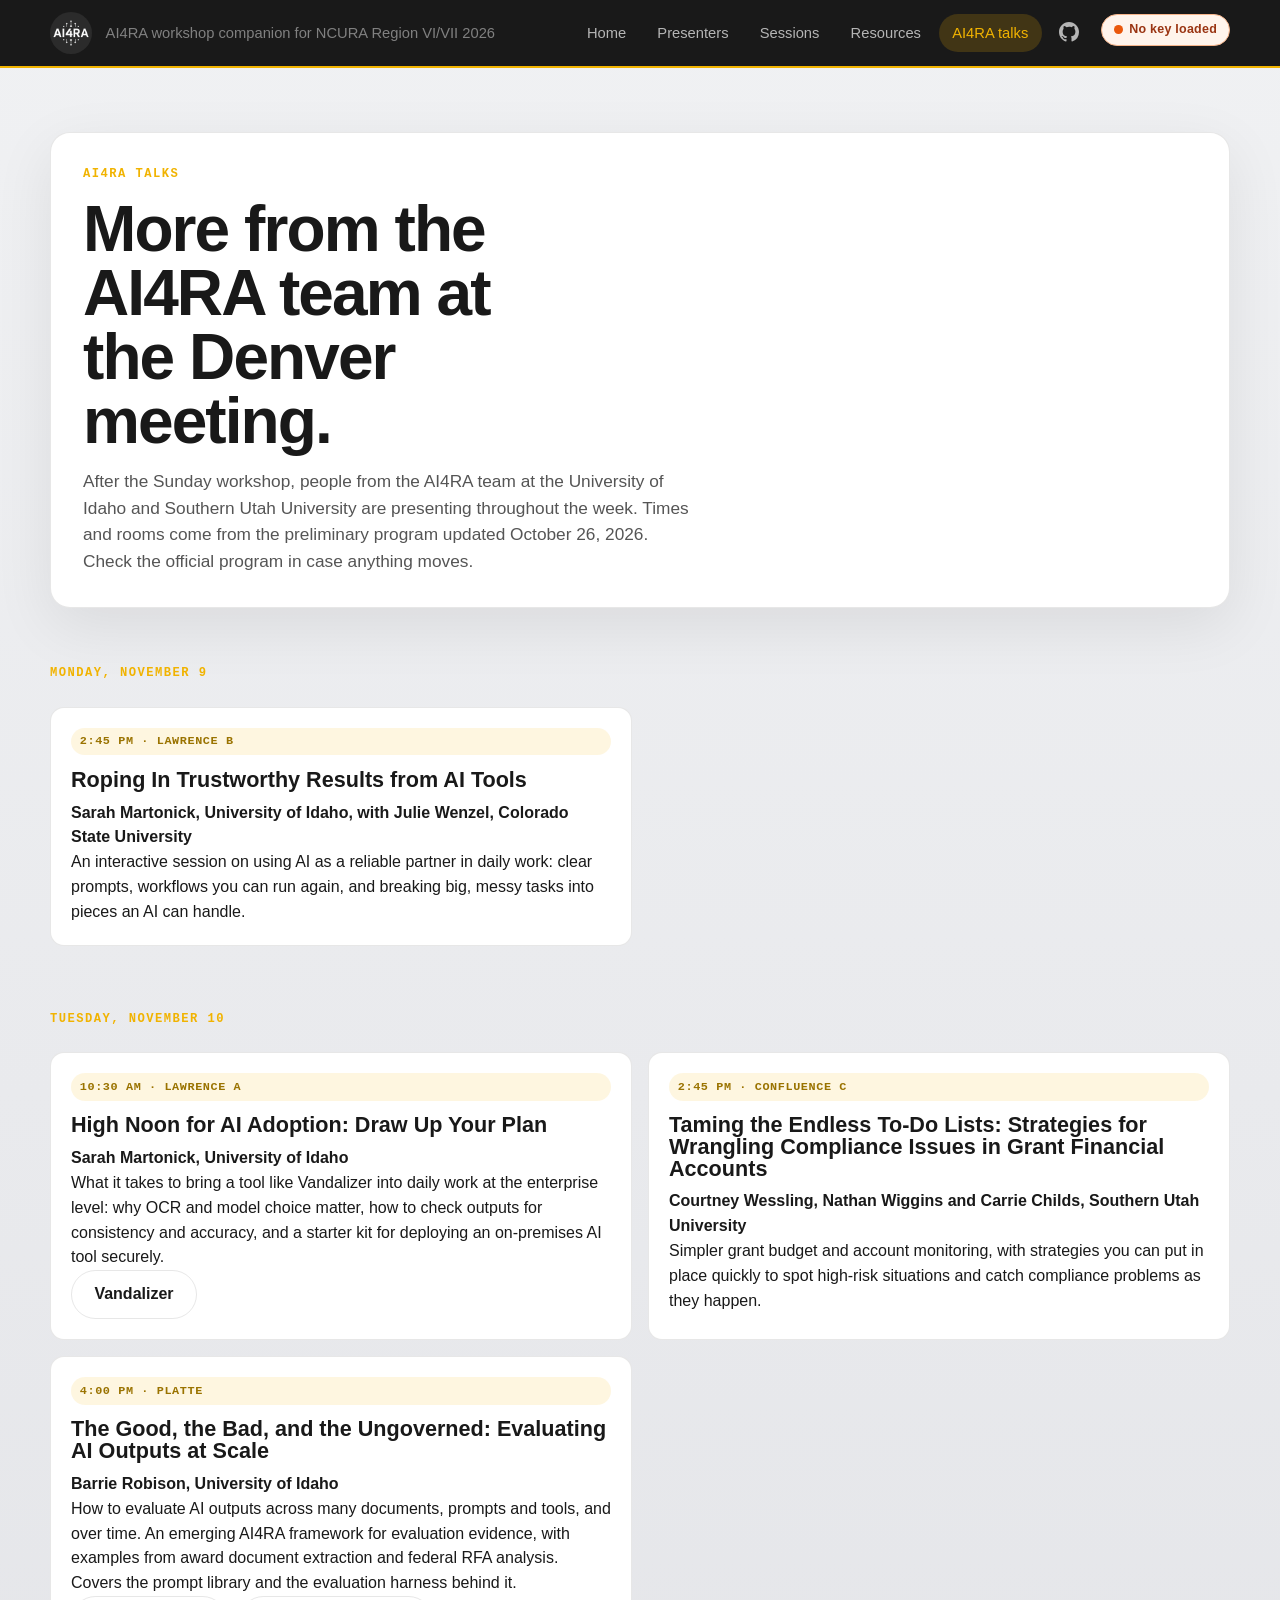
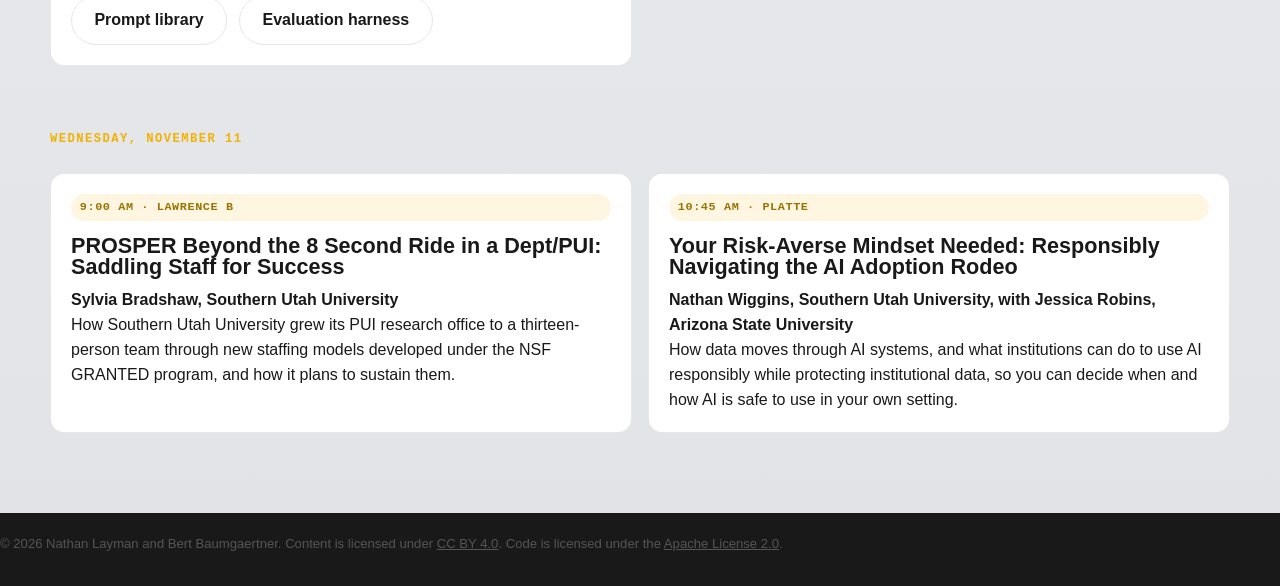
==== docs/ai4ra-talks.html @ 6ab6a3f7 "AI4RA talks tab, prompt library pitch, UDM repo link, forum link fix - New AI4RA talks page in the s" ====
<!DOCTYPE html>
<html lang="en">
  <head>
    <meta charset="UTF-8" />
    <meta name="viewport" content="width=device-width, initial-scale=1.0" />
    <meta name="theme-color" content="#191919" />
    <title>AI4RA Talks | AI4RA Workshop</title>
    <meta name="description" content="Other AI4RA team sessions at the NCURA Region VI/VII 2026 meeting in Denver." />
    <link rel="stylesheet" href="styles.css" />
  </head>
  <body>
    <div class="page-frame">
      <header class="site-header">
        <div class="shell">
          <div class="brand-lockup">
            <a class="brand-home" href="index.html">
              <img class="brand-logo" src="img/logos/ai4ra-logo.png" alt="AI4RA logo" />
              <span class="brand-line">AI4RA workshop companion for NCURA Region VI/VII 2026</span>
            </a>
          </div>
          <nav aria-label="Primary">
            <ul class="nav-list">
              <li><a class="nav-link" href="index.html">Home</a></li>
              <li><a class="nav-link" href="presenters.html">Presenters</a></li>
              <li><a class="nav-link" href="course-content.html">Sessions</a></li>
              <li><a class="nav-link" href="resources.html">Resources</a></li>
              <li><a class="nav-link is-active" href="ai4ra-talks.html">AI4RA talks</a></li>
              <li><a class="nav-link" href="https://github.com/ui-insight/NCURARegionalWorkshop2026" target="_blank" aria-label="GitHub repository"><svg height="20" width="20" viewBox="0 0 16 16" fill="currentColor" style="vertical-align:middle;"><path d="M8 0C3.58 0 0 3.58 0 8c0 3.54 2.29 6.53 5.47 7.59.4.07.55-.17.55-.38 0-.19-.01-.82-.01-1.49-2.01.37-2.53-.49-2.69-.94-.09-.23-.48-.94-.82-1.13-.28-.15-.68-.52-.01-.53.63-.01 1.08.58 1.23.82.72 1.21 1.87.87 2.33.66.07-.52.28-.87.51-1.07-1.78-.2-3.64-.89-3.64-3.95 0-.87.31-1.59.82-2.15-.08-.2-.36-1.02.08-2.12 0 0 .67-.21 2.2.82a7.63 7.63 0 0 1 2-.27c.68 0 1.36.09 2 .27 1.53-1.04 2.2-.82 2.2-.82.44 1.1.16 1.92.08 2.12.51.56.82 1.27.82 2.15 0 3.07-1.87 3.75-3.65 3.95.29.25.54.73.54 1.48 0 1.07-.01 1.93-.01 2.2 0 .21.15.46.55.38A8.01 8.01 0 0 0 16 8c0-4.42-3.58-8-8-8z"/></svg></a></li>
            </ul>
          </nav>
        </div>
      </header>

      <main>
        <section class="page-intro reveal">
          <div class="page-intro-panel">
            <p class="eyebrow">AI4RA talks</p>
            <h1>More from the AI4RA team at the Denver meeting.</h1>
            <p class="section-copy">
              After the Sunday workshop, people from the AI4RA team at the
              University of Idaho and Southern Utah University are presenting
              throughout the week. Times and rooms come from the preliminary
              program updated October 26, 2026. Check the official program
              in case anything moves.
            </p>
          </div>
        </section>

        <section class="content-block reveal">
          <p class="eyebrow">Monday, November 9</p>
          <div class="compact-grid">
            <article class="content-card">
              <span class="tag">2:45 PM &middot; Lawrence B</span>
              <h3>Roping In Trustworthy Results from AI Tools</h3>
              <p><strong>Sarah Martonick, University of Idaho, with Julie Wenzel, Colorado State University</strong></p>
              <p>An interactive session on using AI as a reliable partner in daily work: clear prompts, workflows you can run again, and breaking big, messy tasks into pieces an AI can handle.</p>
            </article>
          </div>
        </section>

        <section class="content-block reveal">
          <p class="eyebrow">Tuesday, November 10</p>
          <div class="compact-grid">
            <article class="content-card">
              <span class="tag">10:30 AM &middot; Lawrence A</span>
              <h3>High Noon for AI Adoption: Draw Up Your Plan</h3>
              <p><strong>Sarah Martonick, University of Idaho</strong></p>
              <p>What it takes to bring a tool like Vandalizer into daily work at the enterprise level: why OCR and model choice matter, how to check outputs for consistency and accuracy, and a starter kit for deploying an on-premises AI tool securely.</p>
              <div class="card-actions">
                <a class="button-secondary" href="https://github.com/ui-insight/vandalizer" target="_blank">Vandalizer</a>
              </div>
            </article>
            <article class="content-card">
              <span class="tag">2:45 PM &middot; Confluence C</span>
              <h3>Taming the Endless To-Do Lists: Strategies for Wrangling Compliance Issues in Grant Financial Accounts</h3>
              <p><strong>Courtney Wessling, Nathan Wiggins and Carrie Childs, Southern Utah University</strong></p>
              <p>Simpler grant budget and account monitoring, with strategies you can put in place quickly to spot high-risk situations and catch compliance problems as they happen.</p>
            </article>
            <article class="content-card">
              <span class="tag">4:00 PM &middot; Platte</span>
              <h3>The Good, the Bad, and the Ungoverned: Evaluating AI Outputs at Scale</h3>
              <p><strong>Barrie Robison, University of Idaho</strong></p>
              <p>How to evaluate AI outputs across many documents, prompts and tools, and over time. An emerging AI4RA framework for evaluation evidence, with examples from award document extraction and federal RFA analysis. Covers the prompt library and the evaluation harness behind it.</p>
              <div class="card-actions">
                <a class="button-secondary" href="https://ai4ra.github.io/prompt-library/" target="_blank">Prompt library</a>
                <a class="button-secondary" href="https://github.com/AI4RA/evaluation-harness" target="_blank">Evaluation harness</a>
              </div>
            </article>
          </div>
        </section>

        <section class="content-block reveal">
          <p class="eyebrow">Wednesday, November 11</p>
          <div class="compact-grid">
            <article class="content-card">
              <span class="tag">9:00 AM &middot; Lawrence B</span>
              <h3>PROSPER Beyond the 8 Second Ride in a Dept/PUI: Saddling Staff for Success</h3>
              <p><strong>Sylvia Bradshaw, Southern Utah University</strong></p>
              <p>How Southern Utah University grew its PUI research office to a thirteen-person team through new staffing models developed under the NSF GRANTED program, and how it plans to sustain them.</p>
            </article>
            <article class="content-card">
              <span class="tag">10:45 AM &middot; Platte</span>
              <h3>Your Risk-Averse Mindset Needed: Responsibly Navigating the AI Adoption Rodeo</h3>
              <p><strong>Nathan Wiggins, Southern Utah University, with Jessica Robins, Arizona State University</strong></p>
              <p>How data moves through AI systems, and what institutions can do to use AI responsibly while protecting institutional data, so you can decide when and how AI is safe to use in your own setting.</p>
            </article>
          </div>
        </section>
      </main>
      <footer class="site-footer">
        <p>&copy; 2026 Nathan Layman and Bert Baumgaertner. Content is licensed under <a href="https://creativecommons.org/licenses/by/4.0/" rel="license">CC BY 4.0</a>. Code is licensed under the <a href="https://github.com/ui-insight/NCURARegionalWorkshop2026/blob/main/LICENSE">Apache License 2.0</a>.</p>
      </footer>
    </div>

    <script type="module" src="app.js"></script>
  </body>
</html>
---- docs/styles.css ----
:root {
  --gold: #f1b300;
  --gold-soft: #f5c842;
  --gold-dim: rgba(241, 179, 0, 0.12);
  --black: #191919;
  --charcoal: #2a2a2a;
  --silver: #808080;
  --white: #ffffff;
  --bg: #f0f1f3;
  --bg-deep: #e2e3e7;
  --paper: rgba(255, 255, 255, 0.92);
  --line: rgba(25, 25, 25, 0.1);
  --ink: #191919;
  --muted: #555;
  --accent: #f1b300;
  --shadow: 0 18px 60px rgba(0, 0, 0, 0.08);
  --radius-lg: 20px;
  --radius-md: 14px;
  --radius-sm: 8px;
  --shell: 1180px;
  --serif: -apple-system, BlinkMacSystemFont, "Segoe UI", Roboto, Oxygen-Sans,
    Ubuntu, Cantarell, "Helvetica Neue", sans-serif;
  --sans: -apple-system, BlinkMacSystemFont, "Segoe UI", Roboto, Oxygen-Sans,
    Ubuntu, Cantarell, "Helvetica Neue", sans-serif;
  --mono: ui-monospace, "SFMono-Regular", "SF Mono", Menlo, Consolas,
    "Liberation Mono", monospace;
}

* {
  box-sizing: border-box;
}

html {
  scroll-behavior: smooth;
}

body {
  margin: 0;
  color: var(--ink);
  background:
    linear-gradient(180deg, var(--bg) 0%, var(--bg-deep) 100%);
  font-family: var(--sans);
  line-height: 1.55;
}

a {
  color: inherit;
  text-decoration: none;
}

.page-frame {
  min-height: 100vh;
}

.shell,
.hero,
.content-block,
.split-block,
.callout-band {
  width: min(calc(100% - 2rem), var(--shell));
  margin: 0 auto;
}

.site-header {
  position: sticky;
  top: 0;
  z-index: 10;
  background: var(--black);
  border-bottom: 2px solid var(--gold);
}

.site-header .shell,
.site-footer .shell {
  display: flex;
  align-items: center;
  justify-content: space-between;
  gap: 1.5rem;
  padding: 0.75rem 0;
}

.brand-lockup,
.brand-home {
  display: flex;
  align-items: center;
  gap: 0.85rem;
  flex-wrap: wrap;
}

.brand-home {
  color: var(--white);
}

.brand-logo {
  width: 42px;
  height: 42px;
  border-radius: 999px;
  object-fit: cover;
  background: rgba(255, 255, 255, 0.08);
}

.brand-line {
  color: var(--silver);
  font-size: 0.92rem;
}

.nav-list,
.plain-list,
.footer-list {
  list-style: none;
  padding: 0;
  margin: 0;
}

.nav-list {
  display: flex;
  flex-wrap: wrap;
  gap: 0.25rem;
}

.nav-link {
  display: inline-flex;
  padding: 0.5rem 0.85rem;
  border-radius: 999px;
  color: rgba(255, 255, 255, 0.68);
  font-size: 0.92rem;
  transition: background-color 140ms ease, color 140ms ease;
}

.nav-link:hover,
.nav-link:focus-visible {
  background: rgba(241, 179, 0, 0.15);
  color: var(--gold);
}

.nav-link.is-active {
  background: rgba(241, 179, 0, 0.18);
  color: var(--gold);
}

.hero {
  padding: 4rem 0 2.5rem;
}

.hero-panel {
  display: grid;
  gap: 2rem;
  grid-template-columns: minmax(0, 1.35fr) minmax(280px, 0.9fr);
  padding: 2.5rem;
  border-radius: var(--radius-lg);
  background: var(--white);
  box-shadow: var(--shadow);
  border: 1px solid var(--line);
}

.eyebrow,
.footer-kicker,
.footer-heading {
  margin: 0 0 0.85rem;
  font-family: var(--mono);
  font-size: 0.76rem;
  letter-spacing: 0.12em;
  text-transform: uppercase;
  color: var(--accent);
  font-weight: 600;
}

h1,
h2,
h3 {
  margin: 0;
  font-family: var(--serif);
  line-height: 1;
  color: var(--black);
}

h1 {
  max-width: 13ch;
  font-size: clamp(2.2rem, 5vw, 4rem);
  letter-spacing: -0.03em;
}

h2 {
  font-size: clamp(1.8rem, 3vw, 3rem);
}

h3 {
  font-size: 1.35rem;
  margin-bottom: 0.65rem;
}

p {
  margin: 0;
}

.hero-copy,
.section-copy,
.callout-panel p {
  max-width: 64ch;
  font-size: 1.08rem;
  color: var(--muted);
}

.hero-copy {
  margin-top: 1.25rem;
}

.hero-aside {
  display: grid;
  gap: 1rem;
  align-content: start;
}

.hero-art {
  display: grid;
  place-items: center;
  padding: 1.25rem;
  border-radius: var(--radius-md);
  background: linear-gradient(180deg, #2b2b2b 0%, #191919 100%);
  border: 1px solid var(--charcoal);
  min-height: 220px;
}

.hero-art img {
  width: min(100%, 220px);
  height: auto;
  display: block;
}

.hero-actions,
.cta-row {
  display: flex;
  flex-wrap: wrap;
  gap: 0.85rem;
  margin-top: 1.5rem;
}

.button,
.button-secondary {
  display: inline-flex;
  align-items: center;
  justify-content: center;
  min-height: 2.8rem;
  padding: 0.7rem 1.4rem;
  border-radius: 999px;
  border: 1px solid transparent;
  font-family: inherit;
  font-size: inherit;
  font-weight: 600;
  cursor: pointer;
  transition:
    background-color 140ms ease,
    border-color 140ms ease,
    color 140ms ease,
    transform 80ms ease;
}

.button:hover,
.button-secondary:hover {
  transform: translateY(-1px);
}

.button {
  background: var(--gold);
  color: var(--black);
}

.button:hover,
.button:focus-visible {
  background: var(--gold-soft);
}

.button-secondary {
  background: transparent;
  border-color: var(--line);
  color: var(--ink);
}

.button-secondary:hover,
.button-secondary:focus-visible {
  border-color: var(--gold);
  color: #9a7300;
}

.stat-block,
.card-grid,
.compact-grid,
.path-grid,
.split-grid {
  display: grid;
  gap: 1rem;
}

.stat-block {
  grid-template-columns: repeat(2, minmax(0, 1fr));
  align-content: start;
}

.stat-card,
.content-card {
  padding: 1.25rem;
  border-radius: var(--radius-md);
  background: var(--white);
  border: 1px solid var(--line);
  transition: border-color 140ms ease, box-shadow 140ms ease;
  display: flex;
  flex-direction: column;
}

.content-card .card-actions {
  margin-top: auto;
}

.stat-card:hover,
.content-card:hover {
  border-color: rgba(241, 179, 0, 0.35);
  box-shadow: 0 4px 20px rgba(241, 179, 0, 0.08);
}

.stat-card strong {
  display: block;
  margin-bottom: 0.35rem;
  font-size: 1.7rem;
  font-family: var(--serif);
  font-weight: 700;
  color: var(--gold);
}

.content-block,
.split-block,
.callout-band {
  padding: 2rem 0;
}

.page-intro {
  width: min(calc(100% - 2rem), var(--shell));
  margin: 0 auto;
  padding: 4rem 0 1.5rem;
}

.page-intro-panel {
  padding: 2rem;
  border-radius: var(--radius-lg);
  background: var(--white);
  border: 1px solid var(--line);
  box-shadow: var(--shadow);
}

.module-headshot {
  width: 96px;
  height: 96px;
  border-radius: 50%;
  object-fit: cover;
  border: 3px solid var(--gold);
  margin-bottom: 1rem;
}

.section-heading {
  max-width: 24ch;
}

.section-heading-wide {
  max-width: 32ch;
}

.section-copy {
  margin-top: 0.9rem;
}

.card-grid {
  grid-template-columns: repeat(3, minmax(0, 1fr));
  margin-top: 1.5rem;
}

.compact-grid {
  grid-template-columns: repeat(2, minmax(0, 1fr));
  margin-top: 1.5rem;
}

.path-grid {
  grid-template-columns: repeat(2, minmax(0, 1fr));
  margin-top: 1.5rem;
}

.path-card {
  min-height: 100%;
  padding: 1.5rem;
}

.tag {
  display: inline-flex;
  margin-bottom: 0.85rem;
  padding: 0.28rem 0.55rem;
  border-radius: 999px;
  background: var(--gold-dim);
  color: #9a7300;
  font-family: var(--mono);
  font-size: 0.74rem;
  letter-spacing: 0.05em;
  text-transform: uppercase;
  font-weight: 600;
}

.split-grid {
  grid-template-columns: minmax(0, 1.1fr) minmax(280px, 0.95fr);
  align-items: start;
}

.plain-list {
  display: grid;
  gap: 0.8rem;
  margin-top: 1.25rem;
}

.plain-list li {
  padding: 0.9rem 1rem;
  border-radius: var(--radius-sm);
  background: var(--white);
  border: 1px solid var(--line);
}

.callout-band {
  margin: 1rem auto 4rem;
}

.callout-panel {
  padding: 2rem;
  border-radius: var(--radius-lg);
  background: var(--black);
  color: var(--white);
  border: 1px solid var(--charcoal);
}

.callout-panel .section-heading {
  color: var(--white);
}

.callout-panel p {
  color: rgba(255, 255, 255, 0.72);
}

.callout-panel .button-secondary {
  border-color: rgba(255, 255, 255, 0.2);
  color: var(--white);
}

.callout-panel .button-secondary:hover,
.callout-panel .button-secondary:focus-visible {
  border-color: var(--gold);
  color: var(--gold);
}

.site-footer {
  margin-top: 4rem;
  background: var(--black);
  border-top: 2px solid var(--gold);
  color: var(--white);
}

.presenter-grid {
  display: grid;
  gap: 1.5rem;
}

.module-grid {
  display: grid;
  grid-template-columns: repeat(2, minmax(0, 1fr));
  gap: 1rem;
  margin-top: 1.5rem;
}

.course-module {
  padding: 1.4rem;
  border-radius: var(--radius-md);
  background: var(--white);
  border: 1px solid var(--line);
  box-shadow: var(--shadow);
}

.module-full {
  margin-top: 1rem;
}

.module-lead {
  margin-top: 1.5rem;
  background: linear-gradient(180deg, rgba(241, 179, 0, 0.08) 0%, var(--white) 100%);
}

.module-points {
  margin: 0.9rem 0 0;
  padding-left: 1.2rem;
  color: var(--muted);
}

.module-points li + li {
  margin-top: 0.55rem;
}

.module-follow {
  margin-top: 0.9rem;
}

.module-actions {
  margin-top: 1rem;
}

.jump-strip {
  width: min(calc(100% - 2rem), var(--shell));
  margin: 0 auto;
  padding: 0 0 1.5rem;
}

.jump-links,
.card-actions {
  display: flex;
  flex-wrap: wrap;
  gap: 0.75rem;
}

.jump-link {
  display: inline-flex;
  align-items: center;
  justify-content: center;
  min-height: 2.7rem;
  padding: 0.6rem 1rem;
  border-radius: 999px;
  background: var(--white);
  border: 1px solid var(--line);
  color: var(--muted);
  font-weight: 600;
  transition:
    border-color 140ms ease,
    color 140ms ease,
    transform 80ms ease,
    box-shadow 140ms ease;
}

.jump-link:hover,
.jump-link:focus-visible {
  transform: translateY(-1px);
  border-color: rgba(241, 179, 0, 0.4);
  color: #9a7300;
  box-shadow: 0 8px 24px rgba(0, 0, 0, 0.06);
}

.presenter-card {
  display: grid;
  grid-template-columns: minmax(220px, 280px) minmax(0, 1fr);
  gap: 1.5rem;
  padding: 1.5rem;
  border-radius: var(--radius-lg);
  background: var(--white);
  border: 1px solid var(--line);
  box-shadow: var(--shadow);
}

.presenter-photo {
  display: grid;
  place-items: center;
  min-height: 280px;
  padding: 1rem;
  border-radius: var(--radius-md);
  background: linear-gradient(180deg, #efefef 0%, #dadde2 100%);
  border: 1px dashed rgba(25, 25, 25, 0.2);
  color: var(--muted);
  text-transform: uppercase;
  letter-spacing: 0.08em;
  font-family: var(--mono);
  font-size: 0.78rem;
  text-align: center;
}

.presenter-photo img {
  width: 100%;
  height: 100%;
  min-height: 280px;
  object-fit: cover;
  border-radius: calc(var(--radius-md) - 2px);
  display: block;
}

.presenter-body {
  display: grid;
  gap: 0.9rem;
  align-content: start;
}

.presenter-name {
  font-size: clamp(1.8rem, 3vw, 2.6rem);
}

.presenter-role {
  color: var(--muted);
  font-weight: 600;
}

.presenter-contact {
  font-size: 0.9rem;
  margin: 0.15rem 0 0.5rem;
}

.presenter-contact a {
  color: var(--accent);
  text-decoration: none;
}

.presenter-contact a:hover {
  text-decoration: underline;
}

.presenter-meta {
  display: grid;
  gap: 0.35rem;
}

.meta-label {
  font-family: var(--mono);
  font-size: 0.76rem;
  letter-spacing: 0.12em;
  text-transform: uppercase;
  color: #9a7300;
}

.meta-copy {
  color: var(--muted);
  max-width: 70ch;
}

.footer-grid {
  align-items: start;
}

.footer-simple {
  text-align: center;
  padding: 0;
}

.footer-simple .footer-copy {
  max-width: none;
}

.footer-copy {
  max-width: 38ch;
  margin: 0;
  color: rgba(255, 255, 255, 0.6);
}

.footer-list {
  display: grid;
  gap: 0.45rem;
  color: rgba(255, 255, 255, 0.6);
}

.footer-list a {
  transition: color 140ms ease;
}

.footer-list a:hover,
.footer-list a:focus-visible {
  color: var(--gold);
}

.reveal {
  opacity: 0;
  transform: translateY(20px);
  transition:
    opacity 600ms ease,
    transform 600ms ease;
}

.reveal.is-visible {
  opacity: 1;
  transform: translateY(0);
}

@media (max-width: 960px) {
  .hero-panel,
  .split-grid,
  .card-grid,
  .compact-grid,
  .path-grid,
  .module-grid,
  .jump-links,
  .stat-block,
  .presenter-card {
    grid-template-columns: 1fr;
  }

  .site-header .shell,
  .site-footer .shell {
    flex-direction: column;
    align-items: flex-start;
  }

  h1 {
    max-width: 100%;
  }
}

@media (max-width: 680px) {
  .shell,
  .hero,
  .content-block,
  .split-block,
  .callout-band,
  .page-intro,
  .jump-strip {
    width: min(calc(100% - 1rem), var(--shell));
  }

  .hero {
    padding-top: 2rem;
  }

  .hero-panel,
  .callout-panel,
  .page-intro-panel {
    padding: 1.4rem;
  }

  .brand-home {
    align-items: center;
  }

  .brand-logo {
    width: 36px;
    height: 36px;
  }

  .hero-art {
    min-height: 180px;
  }

  .presenter-card {
    padding: 1.1rem;
  }

  .presenter-photo {
    min-height: 220px;
  }
}

@media (prefers-reduced-motion: reduce) {
  html {
    scroll-behavior: auto;
  }

  .reveal {
    opacity: 1;
    transform: none;
    transition: none;
  }

  .button,
  .button-secondary,
  .stat-card,
  .content-card,
  .nav-link,
  .footer-list a {
    transition: none;
  }
}

/* ── API key input ─────────────────────────────────── */

.api-key-input-row {
  display: flex;
  align-items: center;
  gap: 0.75rem;
  margin-top: 1rem;
}

.api-key-input-row input {
  flex: 1;
  padding: 0.7rem 1rem;
  font-size: 1rem;
  border: 1px solid var(--line);
  border-radius: var(--radius-sm);
  font-family: var(--mono);
  background: var(--white);
  color: var(--ink);
}

.api-key-input-row input:focus {
  outline: none;
  border-color: var(--accent);
  box-shadow: 0 0 0 3px var(--gold-dim);
}

#api-key-status {
  font-size: 0.9rem;
  color: #4caf50;
  white-space: nowrap;
  font-weight: 600;
}

.api-key-help-text {
  margin-top: 0.5rem;
  font-size: 0.85rem;
  color: var(--muted);
}

.api-key-help-text a {
  color: var(--accent);
  text-decoration: underline;
}

/* ── Modal overlay ─────────────────────────────────── */

.modal-overlay {
  display: none;
  position: fixed;
  inset: 0;
  z-index: 100;
  background: rgba(0, 0, 0, 0.5);
}

.modal-overlay.visible {
  display: grid;
  place-items: center;
}

.modal-dialog {
  background: var(--white);
  padding: 2rem;
  border-radius: var(--radius-lg);
  max-width: 520px;
  width: 90%;
  box-shadow: var(--shadow);
}

/* Footer: copyright and license line on every site page */
.site-footer {
  margin-top: 3rem;
  padding: 1.25rem 0 2rem;
  border-top: 1px solid rgba(25, 25, 25, 0.12);
  font-size: 0.82rem;
  line-height: 1.5;
  color: var(--muted);
}
.site-footer p { margin: 0; }
.site-footer a { color: inherit; text-decoration: underline; }
.site-footer a:hover { color: var(--ink); }
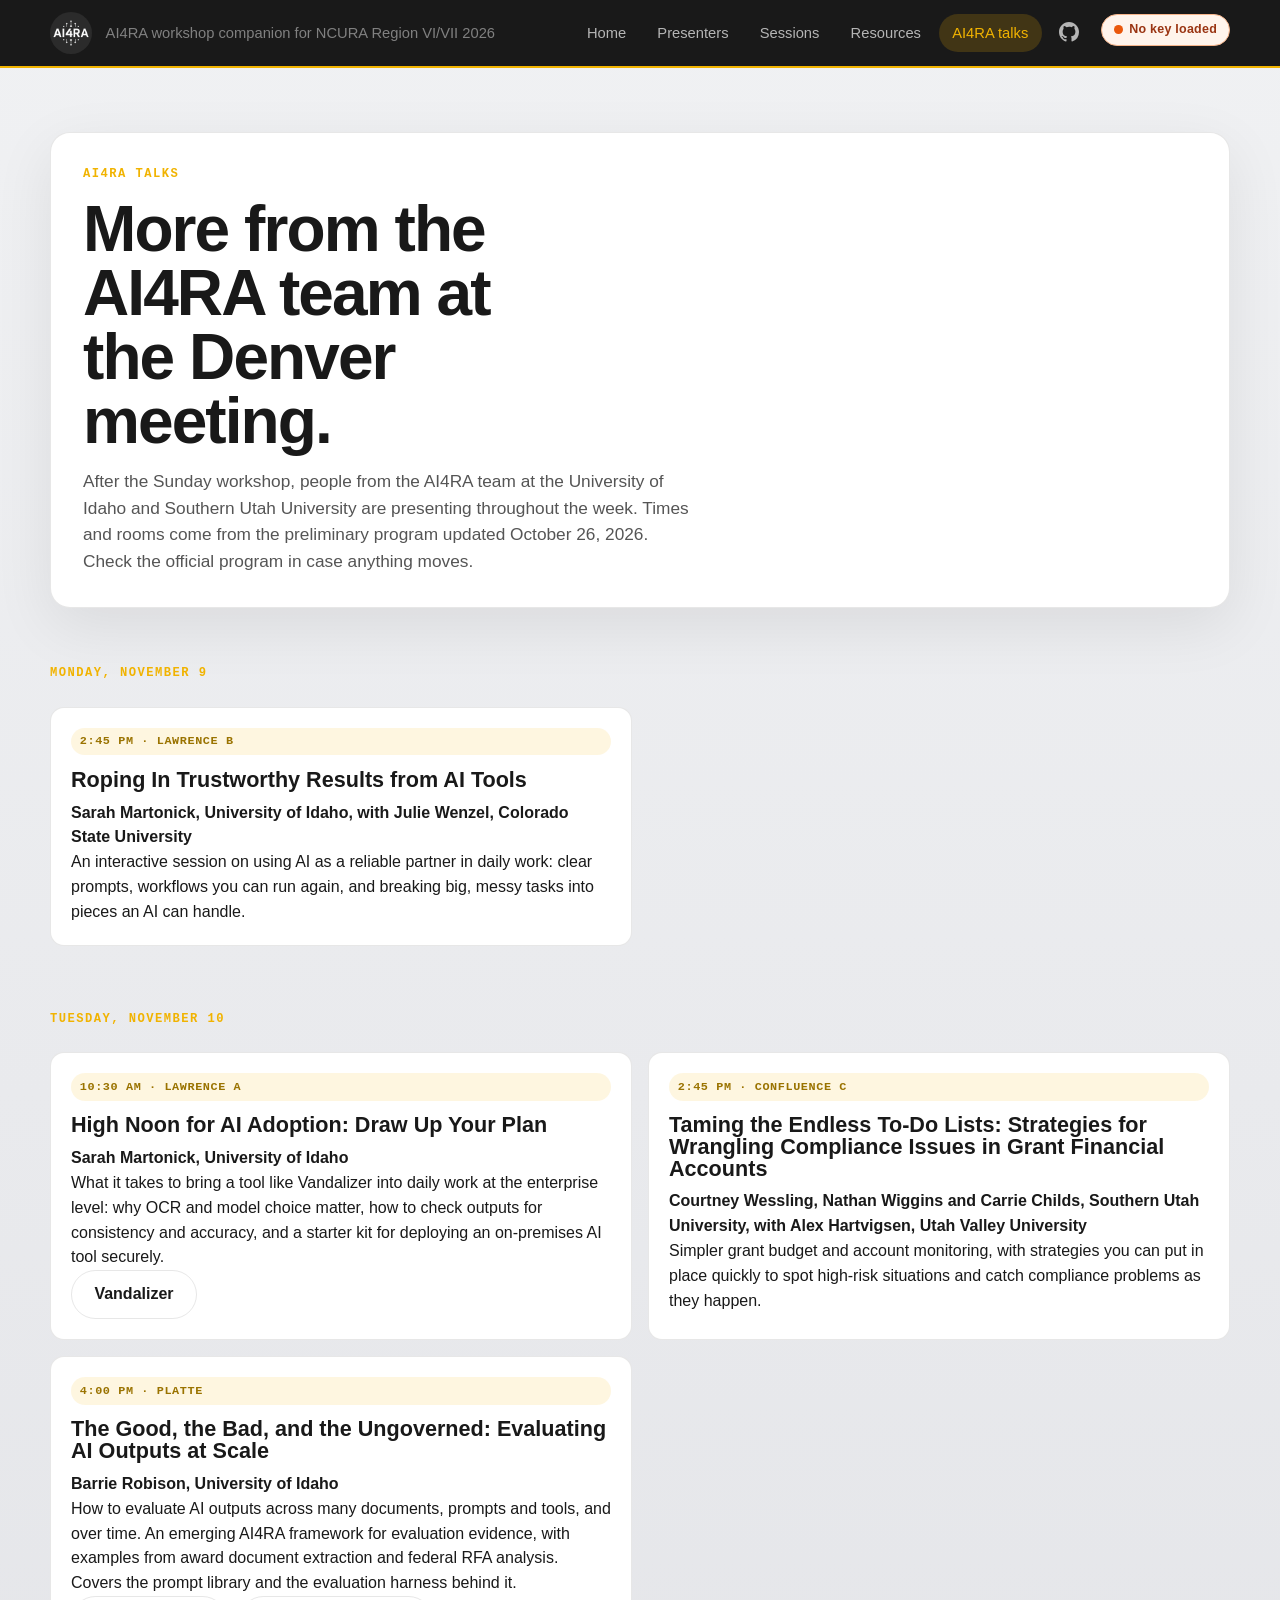
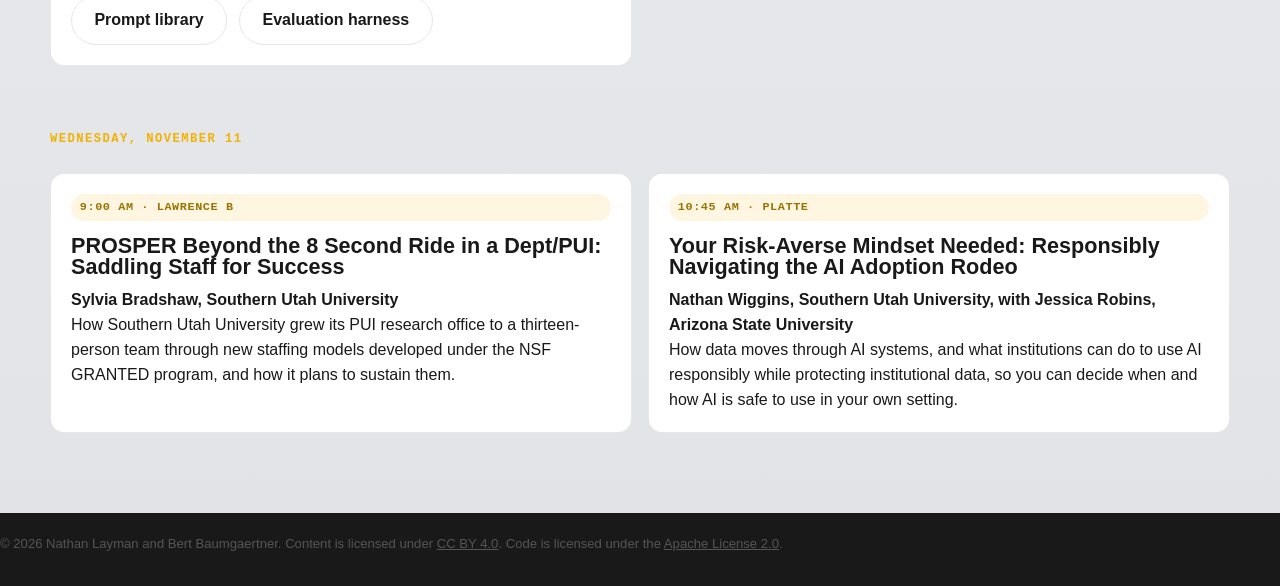
==== commit 7f7c4122: "Open with the AI4RA list; UDM slides say AI4RA list; add Alex Hartvigsen to Taming Co-Authored-By: C" ====
--- a/docs/ai4ra-talks.html
+++ b/docs/ai4ra-talks.html
@@ -73,7 +73,7 @@
             <article class="content-card">
               <span class="tag">2:45 PM &middot; Confluence C</span>
               <h3>Taming the Endless To-Do Lists: Strategies for Wrangling Compliance Issues in Grant Financial Accounts</h3>
-              <p><strong>Courtney Wessling, Nathan Wiggins and Carrie Childs, Southern Utah University</strong></p>
+              <p><strong>Courtney Wessling, Nathan Wiggins and Carrie Childs, Southern Utah University, with Alex Hartvigsen, Utah Valley University</strong></p>
               <p>Simpler grant budget and account monitoring, with strategies you can put in place quickly to spot high-risk situations and catch compliance problems as they happen.</p>
             </article>
             <article class="content-card">
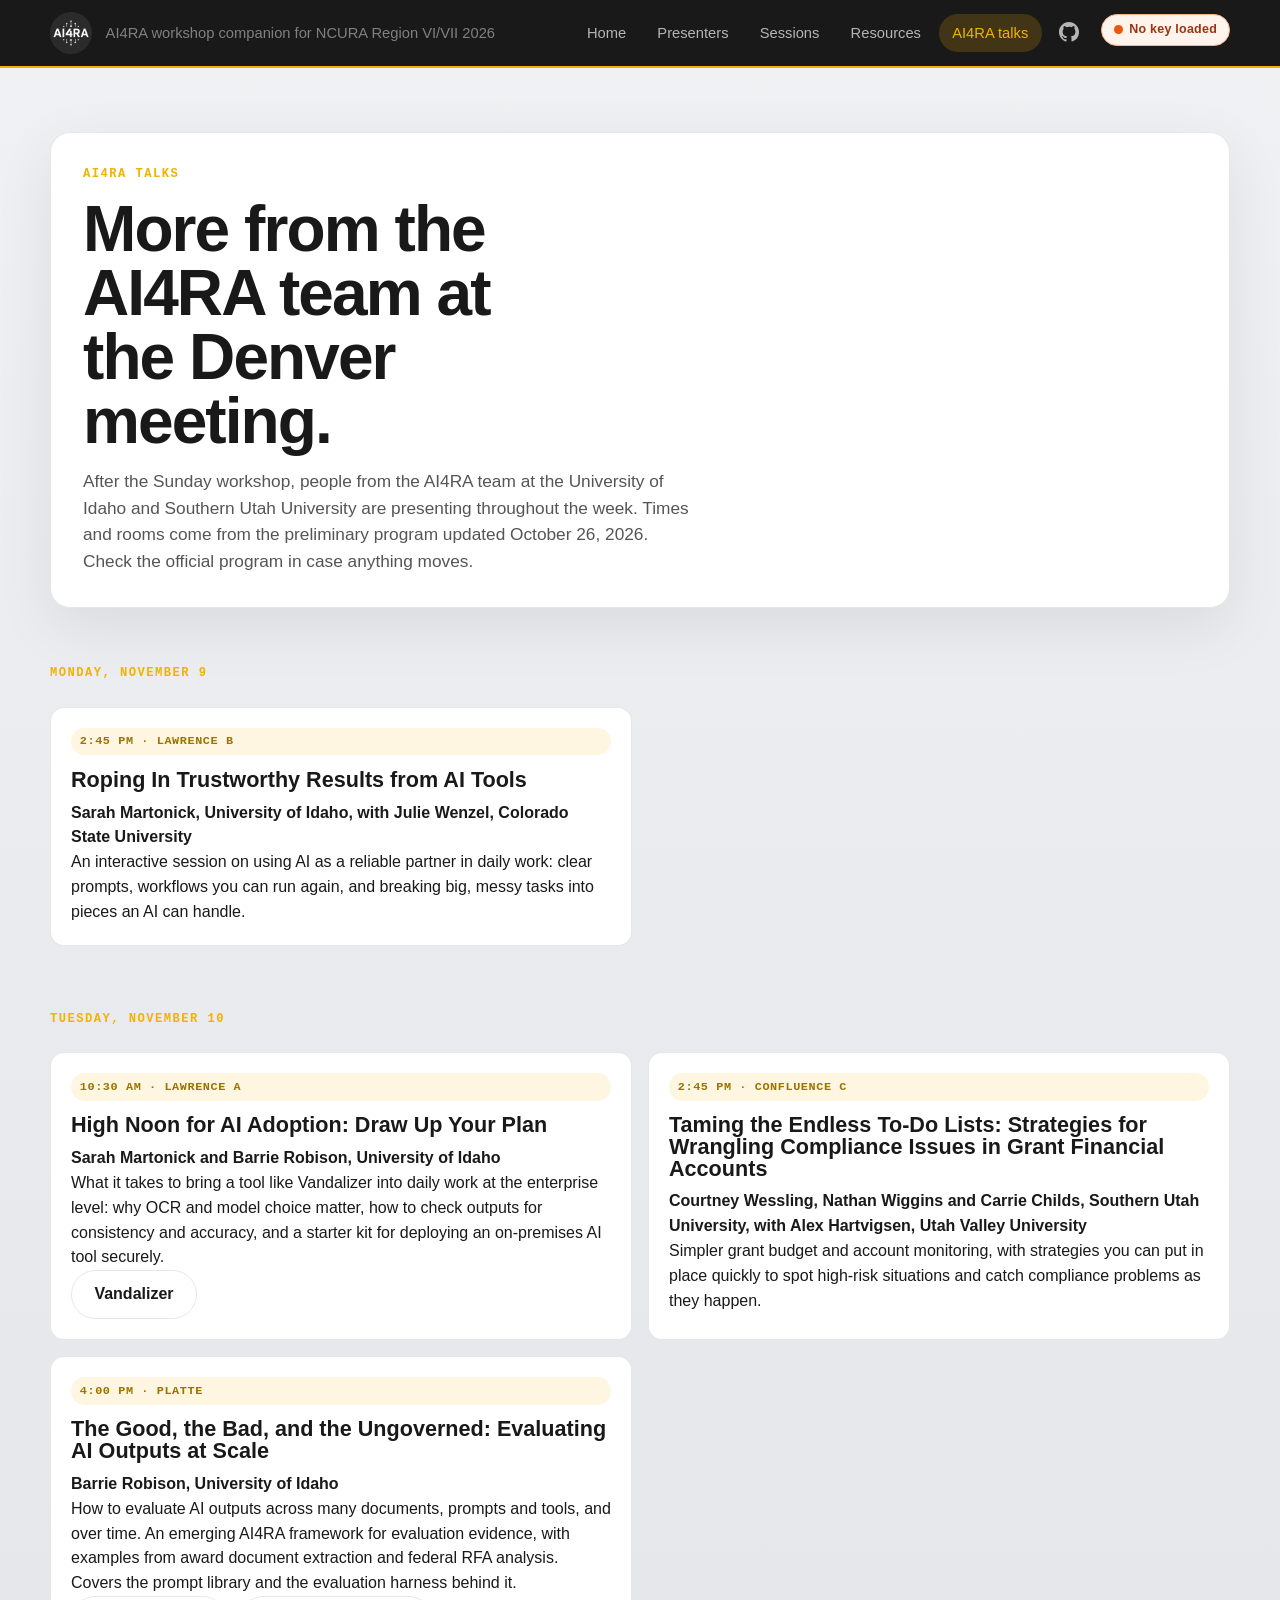
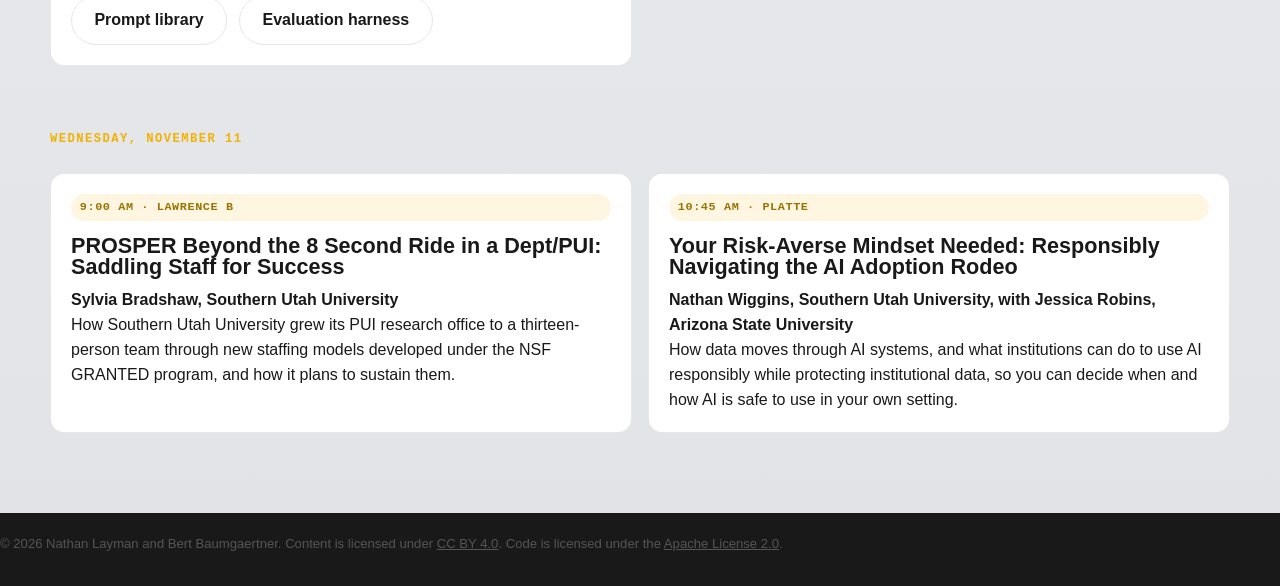
==== commit 9535d9af: "High Noon: add Barrie Robison as co-presenter, per Tip of the Week #26 Co-Authored-By: Claude Opus 5" ====
--- a/docs/ai4ra-talks.html
+++ b/docs/ai4ra-talks.html
@@ -64,7 +64,7 @@
             <article class="content-card">
               <span class="tag">10:30 AM &middot; Lawrence A</span>
               <h3>High Noon for AI Adoption: Draw Up Your Plan</h3>
-              <p><strong>Sarah Martonick, University of Idaho</strong></p>
+              <p><strong>Sarah Martonick and Barrie Robison, University of Idaho</strong></p>
               <p>What it takes to bring a tool like Vandalizer into daily work at the enterprise level: why OCR and model choice matter, how to check outputs for consistency and accuracy, and a starter kit for deploying an on-premises AI tool securely.</p>
               <div class="card-actions">
                 <a class="button-secondary" href="https://github.com/ui-insight/vandalizer" target="_blank">Vandalizer</a>
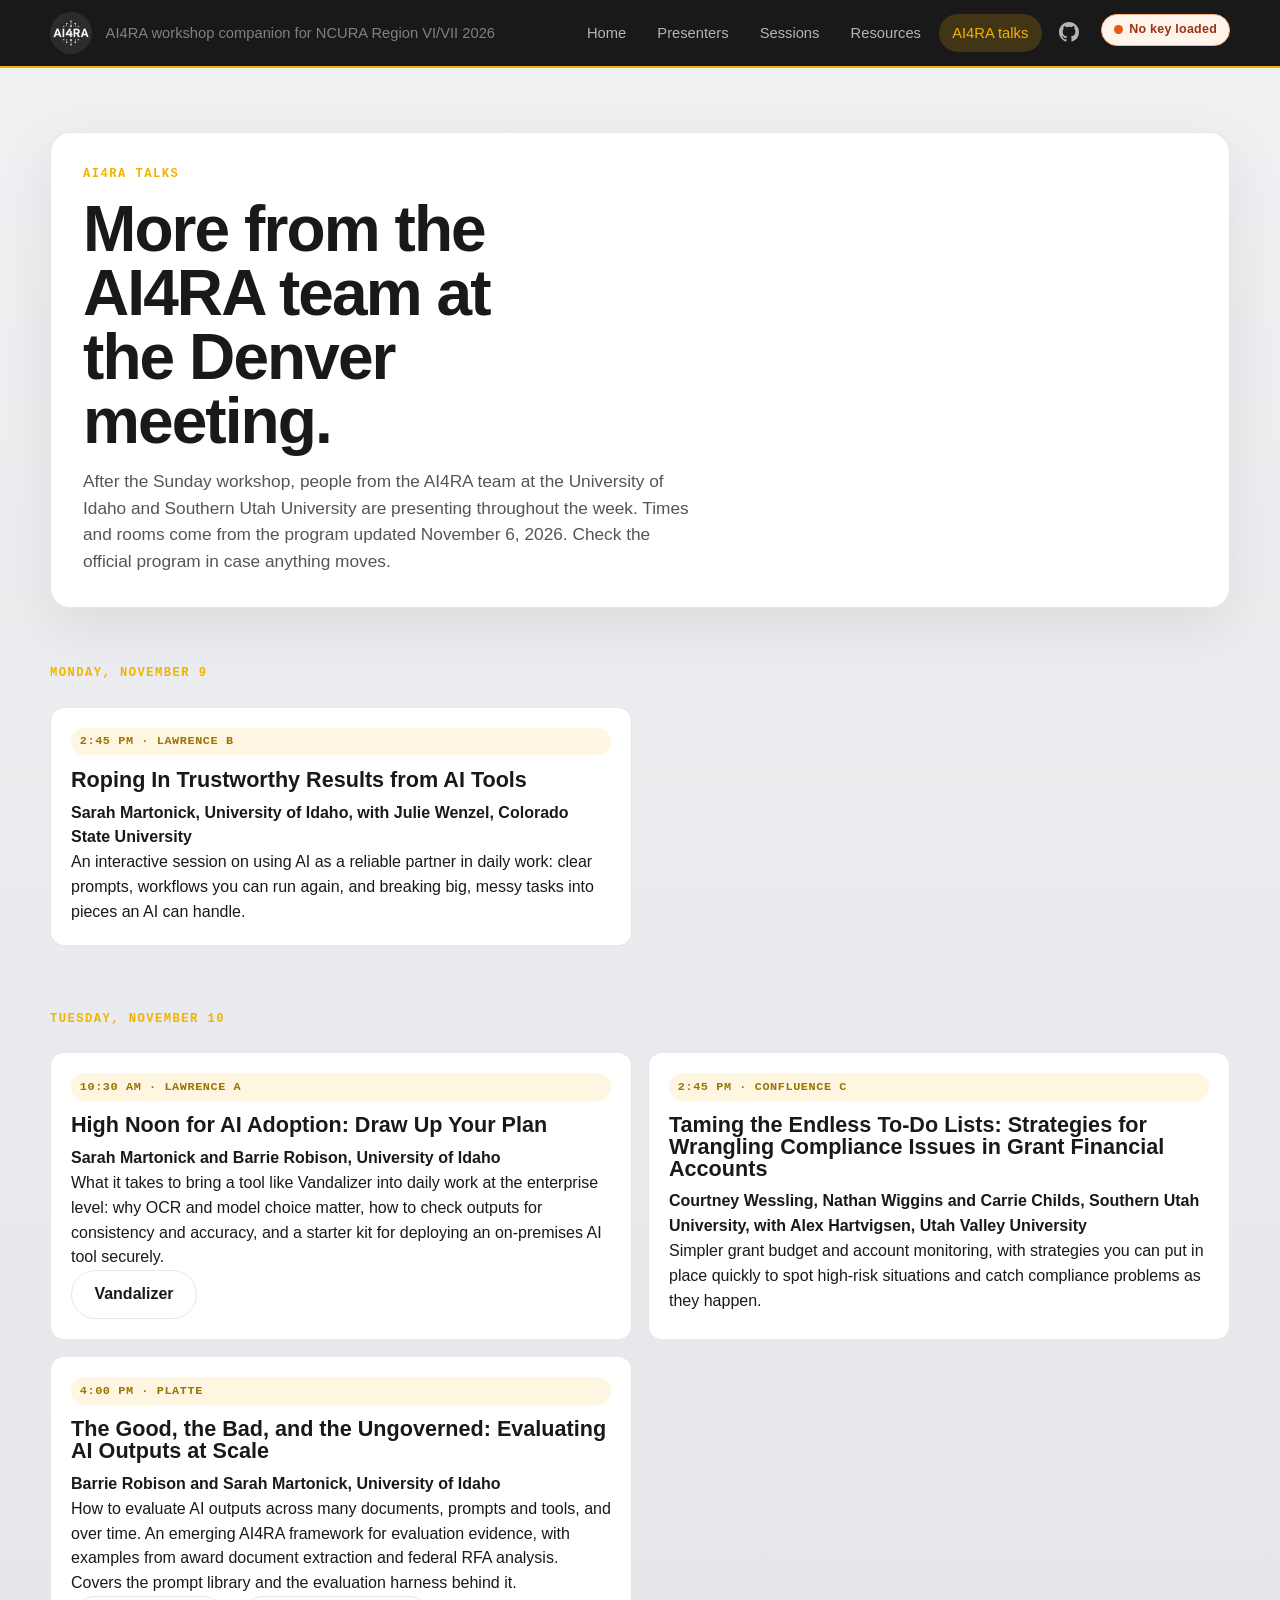
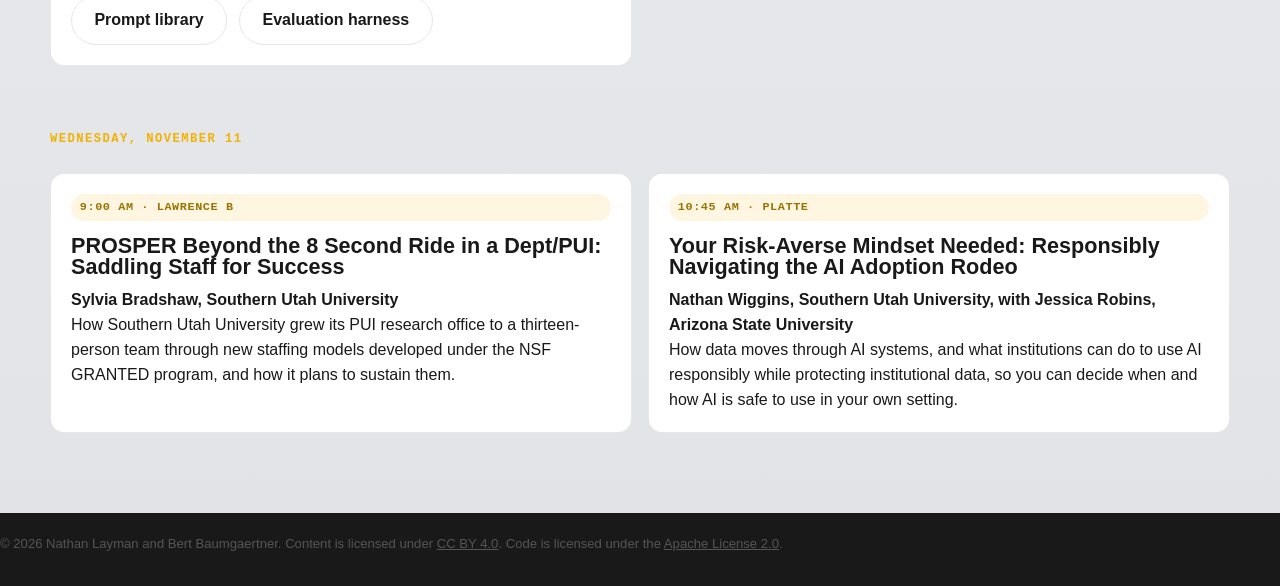
==== commit 081d96f6: "AI4RA talks: check against the November 6 program; add Sarah Martonick to The Good, the Bad, and the" ====
--- a/docs/ai4ra-talks.html
+++ b/docs/ai4ra-talks.html
@@ -39,9 +39,9 @@
             <p class="section-copy">
               After the Sunday workshop, people from the AI4RA team at the
               University of Idaho and Southern Utah University are presenting
-              throughout the week. Times and rooms come from the preliminary
-              program updated October 26, 2026. Check the official program
-              in case anything moves.
+              throughout the week. Times and rooms come from the program
+              updated November 6, 2026. Check the official program in case
+              anything moves.
             </p>
           </div>
         </section>
@@ -79,7 +79,7 @@
             <article class="content-card">
               <span class="tag">4:00 PM &middot; Platte</span>
               <h3>The Good, the Bad, and the Ungoverned: Evaluating AI Outputs at Scale</h3>
-              <p><strong>Barrie Robison, University of Idaho</strong></p>
+              <p><strong>Barrie Robison and Sarah Martonick, University of Idaho</strong></p>
               <p>How to evaluate AI outputs across many documents, prompts and tools, and over time. An emerging AI4RA framework for evaluation evidence, with examples from award document extraction and federal RFA analysis. Covers the prompt library and the evaluation harness behind it.</p>
               <div class="card-actions">
                 <a class="button-secondary" href="https://ai4ra.github.io/prompt-library/" target="_blank">Prompt library</a>
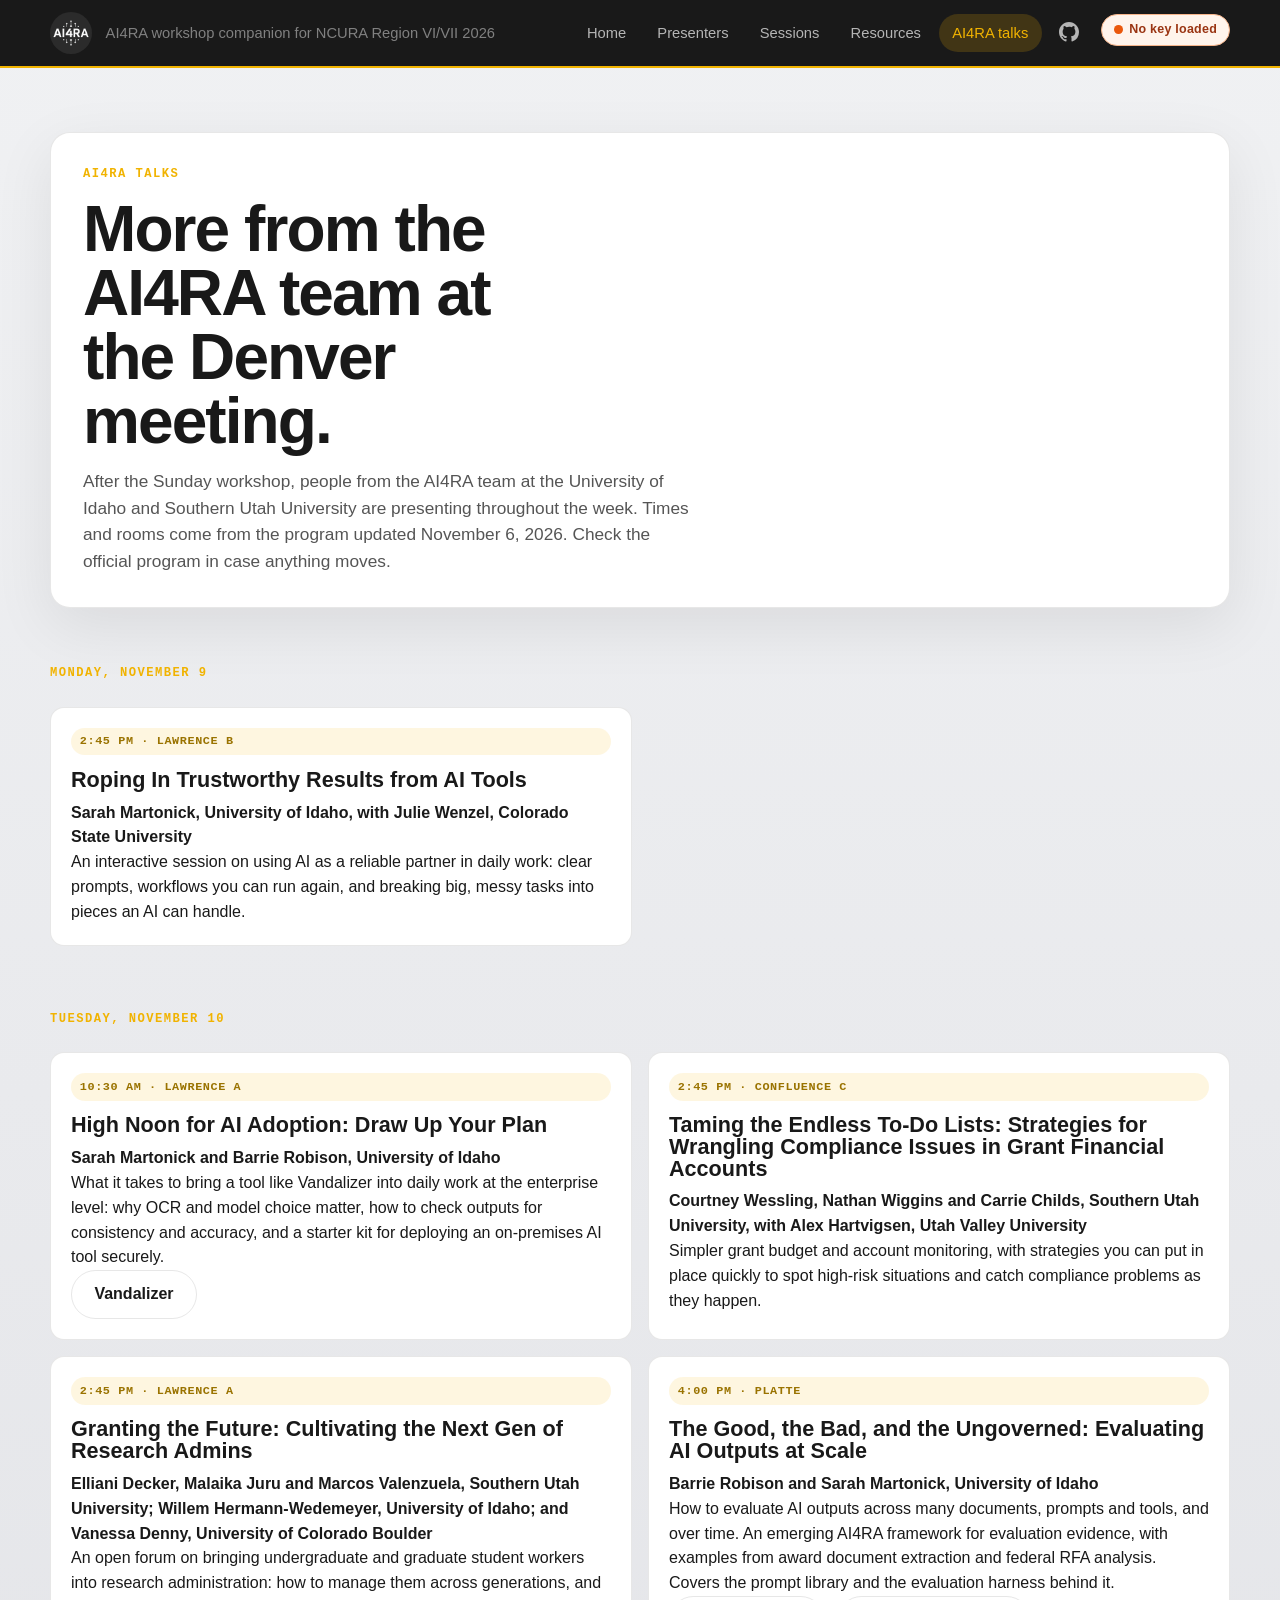
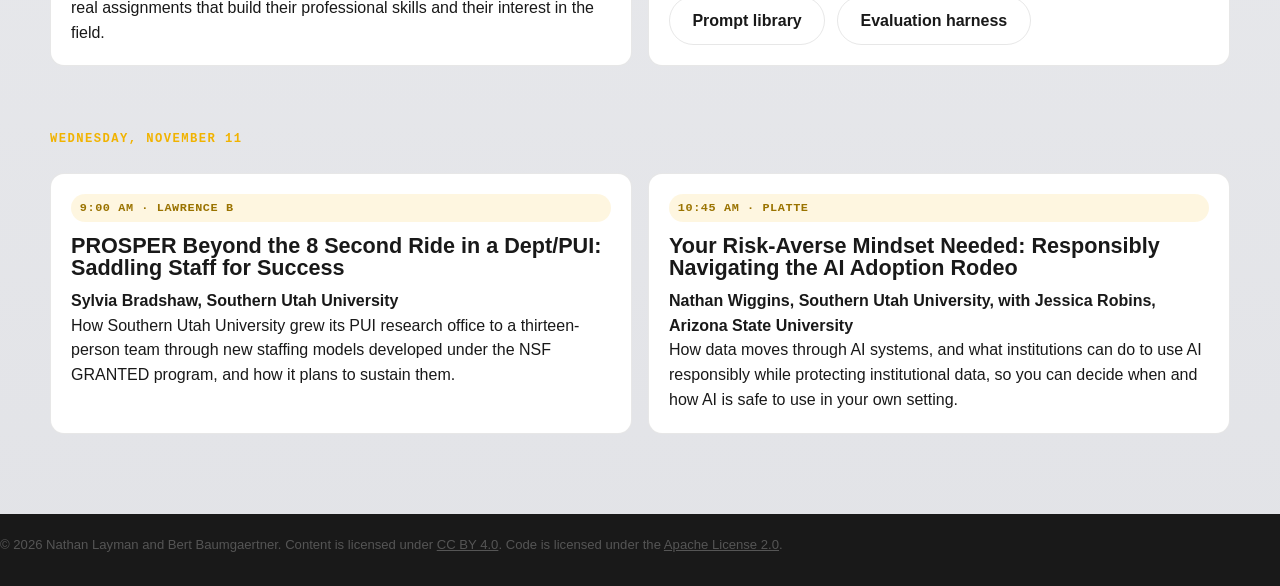
==== commit 2f43069d: "AI4RA talks: add Granting the Future (Tue 2:45 PM, Lawrence A) Co-Authored-By: Claude Opus 5.5 <nore" ====
--- a/docs/ai4ra-talks.html
+++ b/docs/ai4ra-talks.html
@@ -77,6 +77,12 @@
               <p>Simpler grant budget and account monitoring, with strategies you can put in place quickly to spot high-risk situations and catch compliance problems as they happen.</p>
             </article>
             <article class="content-card">
+              <span class="tag">2:45 PM &middot; Lawrence A</span>
+              <h3>Granting the Future: Cultivating the Next Gen of Research Admins</h3>
+              <p><strong>Elliani Decker, Malaika Juru and Marcos Valenzuela, Southern Utah University; Willem Hermann-Wedemeyer, University of Idaho; and Vanessa Denny, University of Colorado Boulder</strong></p>
+              <p>An open forum on bringing undergraduate and graduate student workers into research administration: how to manage them across generations, and real assignments that build their professional skills and their interest in the field.</p>
+            </article>
+            <article class="content-card">
               <span class="tag">4:00 PM &middot; Platte</span>
               <h3>The Good, the Bad, and the Ungoverned: Evaluating AI Outputs at Scale</h3>
               <p><strong>Barrie Robison and Sarah Martonick, University of Idaho</strong></p>
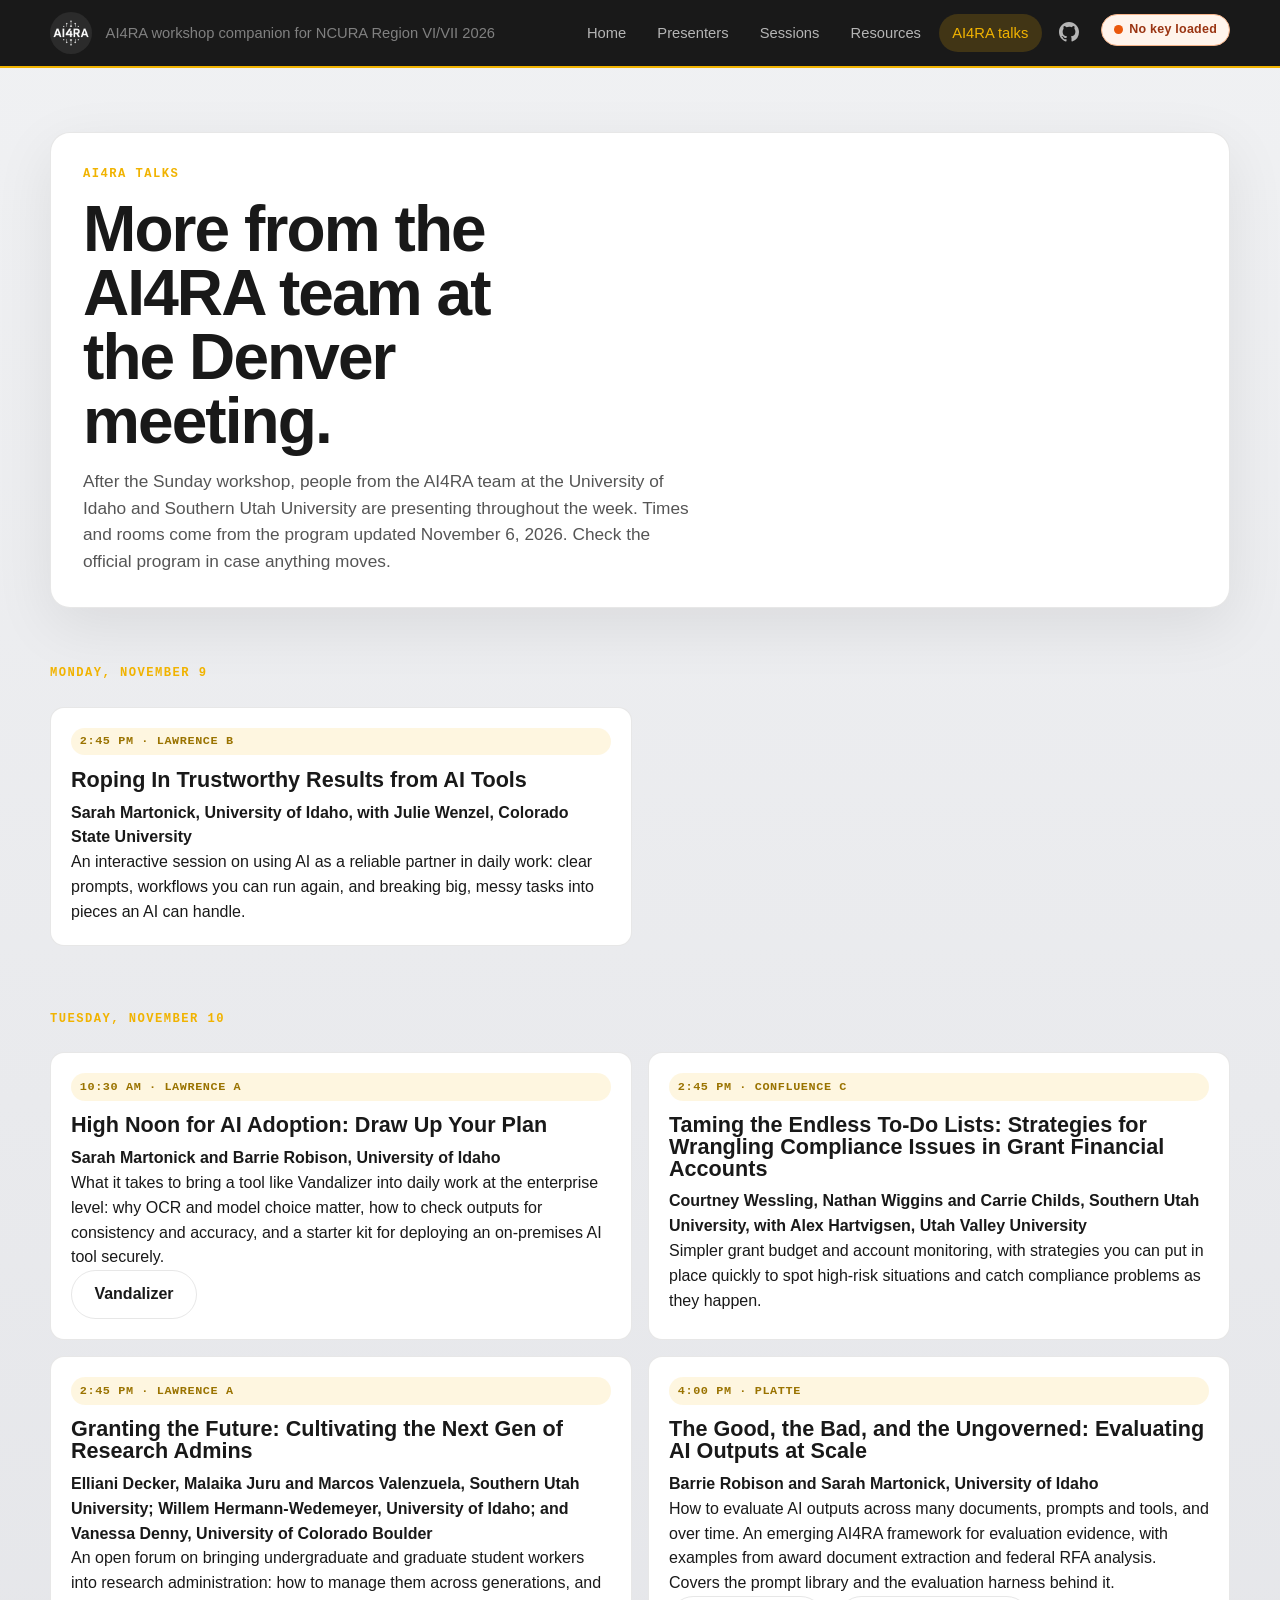
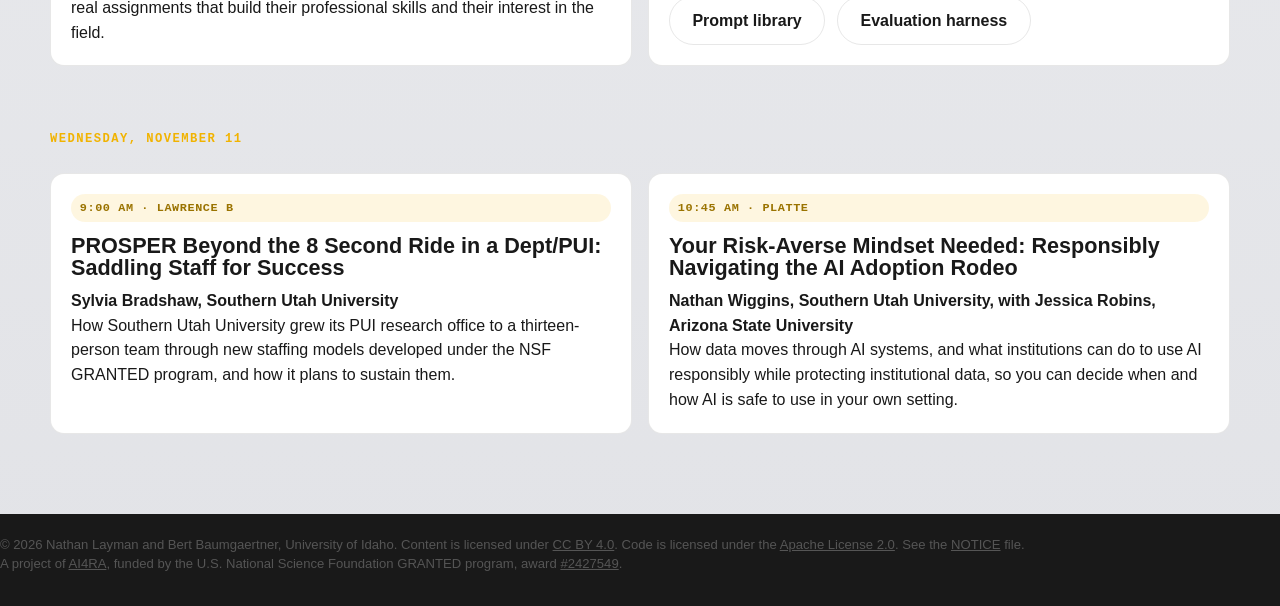
==== commit 3a2a3824: "Footers: add NSF award #2427549, UI, and NOTICE link; add license and award footer to the decks Co-A" ====
--- a/docs/ai4ra-talks.html
+++ b/docs/ai4ra-talks.html
@@ -114,7 +114,8 @@
         </section>
       </main>
       <footer class="site-footer">
-        <p>&copy; 2026 Nathan Layman and Bert Baumgaertner. Content is licensed under <a href="https://creativecommons.org/licenses/by/4.0/" rel="license">CC BY 4.0</a>. Code is licensed under the <a href="https://github.com/ui-insight/NCURARegionalWorkshop2026/blob/main/LICENSE">Apache License 2.0</a>.</p>
+        <p>&copy; 2026 Nathan Layman and Bert Baumgaertner, University of Idaho. Content is licensed under <a href="https://creativecommons.org/licenses/by/4.0/" rel="license">CC BY 4.0</a>. Code is licensed under the <a href="https://github.com/ui-insight/NCURARegionalWorkshop2026/blob/main/LICENSE">Apache License 2.0</a>. See the <a href="https://github.com/ui-insight/NCURARegionalWorkshop2026/blob/main/NOTICE">NOTICE</a> file.</p>
+        <p>A project of <a href="https://ai4ra.uidaho.edu">AI4RA</a>, funded by the U.S. National Science Foundation GRANTED program, award <a href="https://www.nsf.gov/awardsearch/show-award?AWD_ID=2427549">#2427549</a>.</p>
       </footer>
     </div>
 
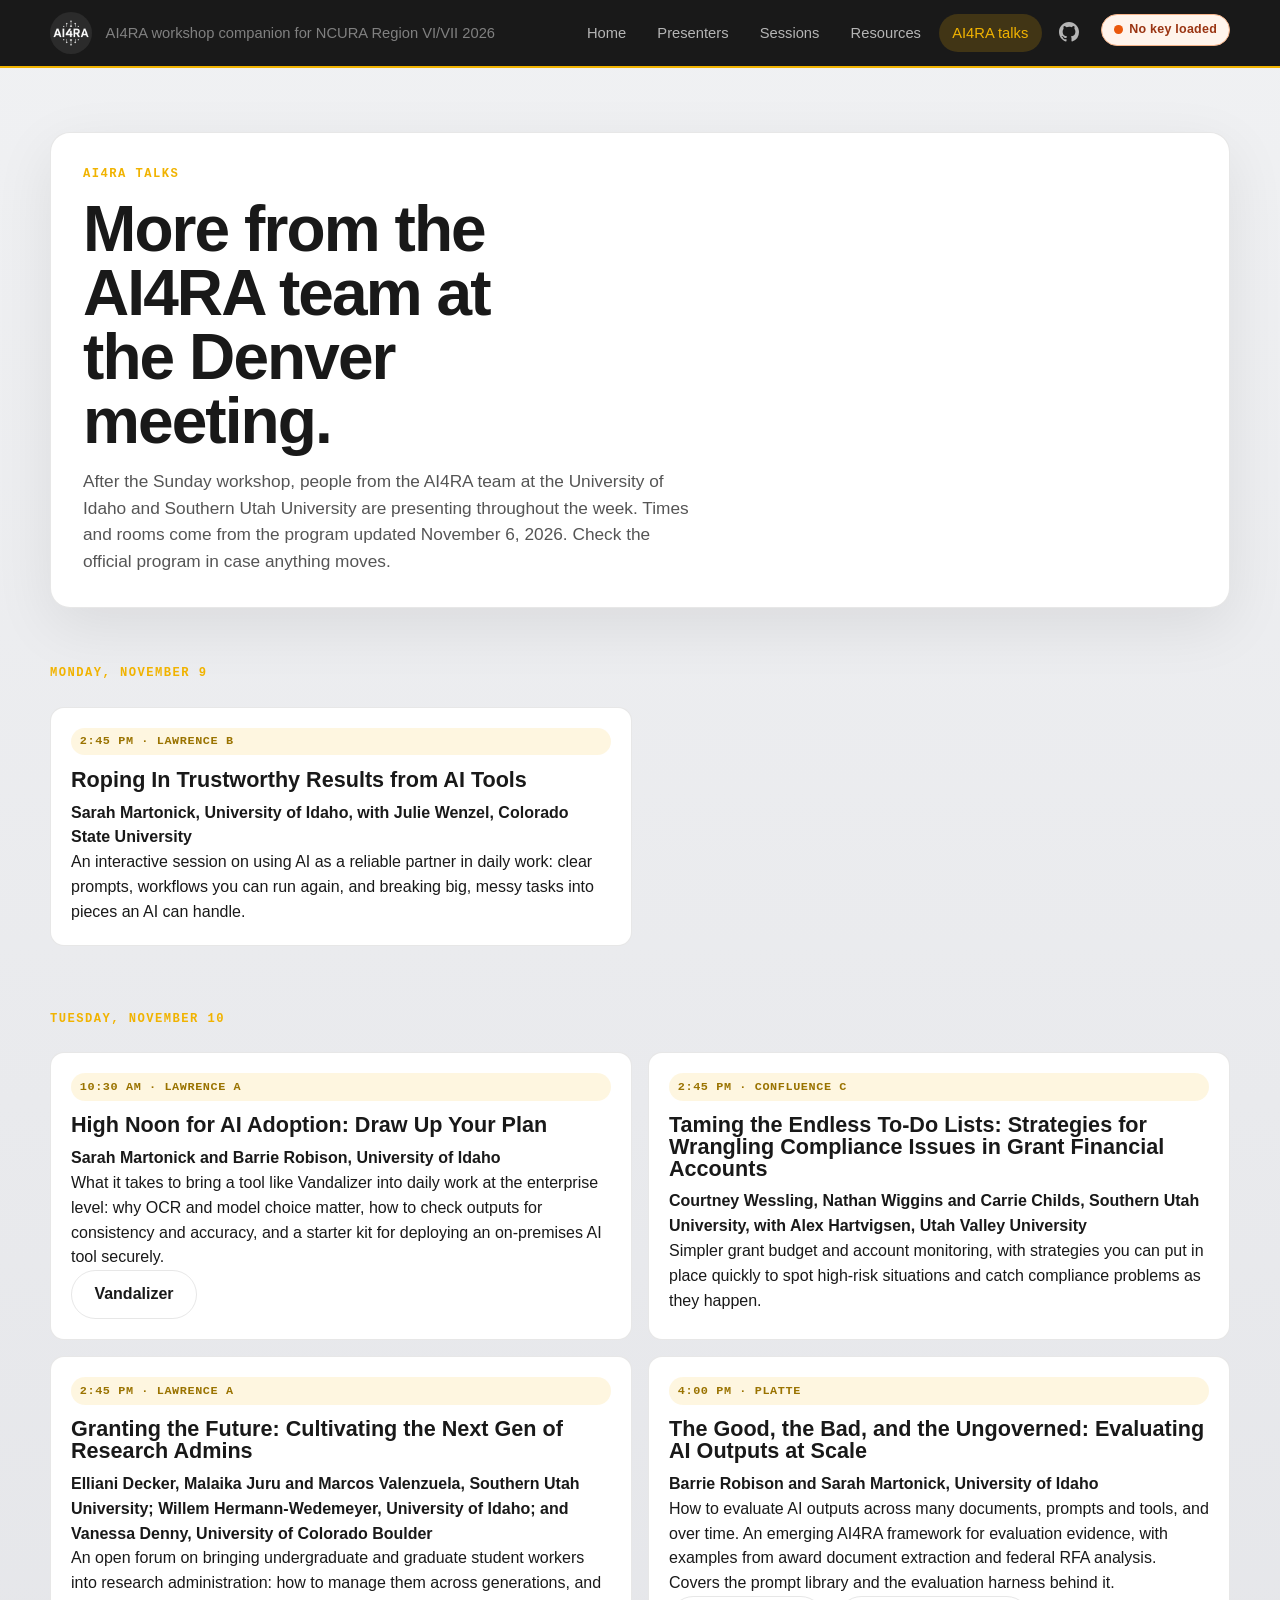
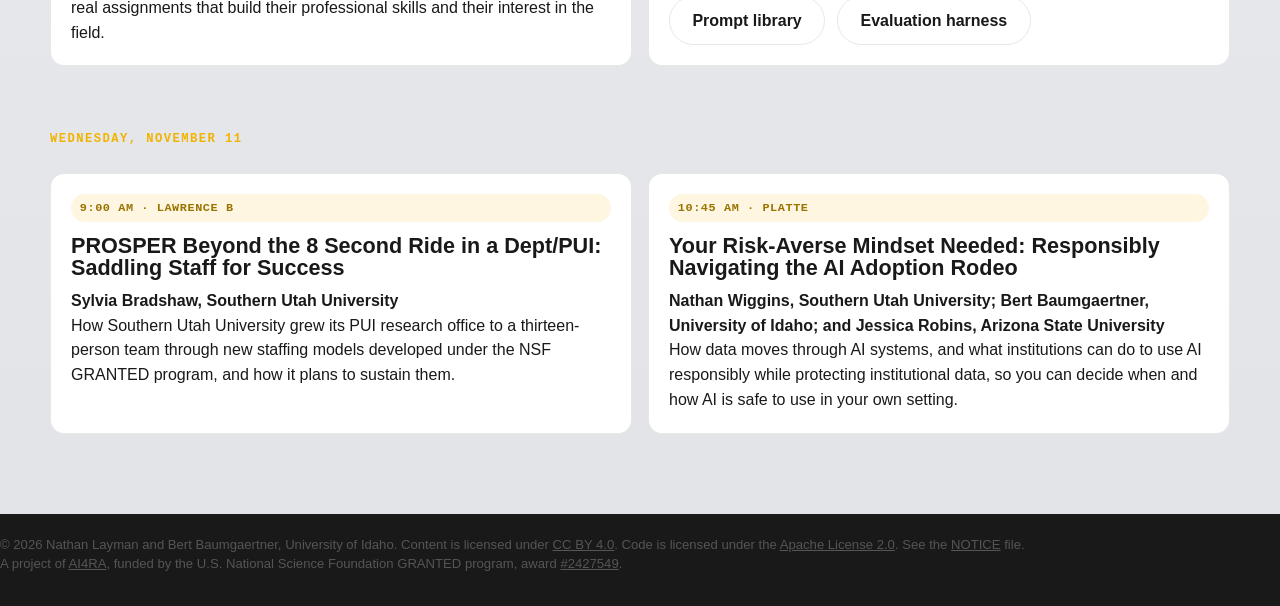
==== commit 74298b1f: "AI4RA talks: add Bert Baumgaertner to Your Risk-Averse Mindset Needed Co-Authored-By: Claude Opus 5." ====
--- a/docs/ai4ra-talks.html
+++ b/docs/ai4ra-talks.html
@@ -107,7 +107,7 @@
             <article class="content-card">
               <span class="tag">10:45 AM &middot; Platte</span>
               <h3>Your Risk-Averse Mindset Needed: Responsibly Navigating the AI Adoption Rodeo</h3>
-              <p><strong>Nathan Wiggins, Southern Utah University, with Jessica Robins, Arizona State University</strong></p>
+              <p><strong>Nathan Wiggins, Southern Utah University; Bert Baumgaertner, University of Idaho; and Jessica Robins, Arizona State University</strong></p>
               <p>How data moves through AI systems, and what institutions can do to use AI responsibly while protecting institutional data, so you can decide when and how AI is safe to use in your own setting.</p>
             </article>
           </div>
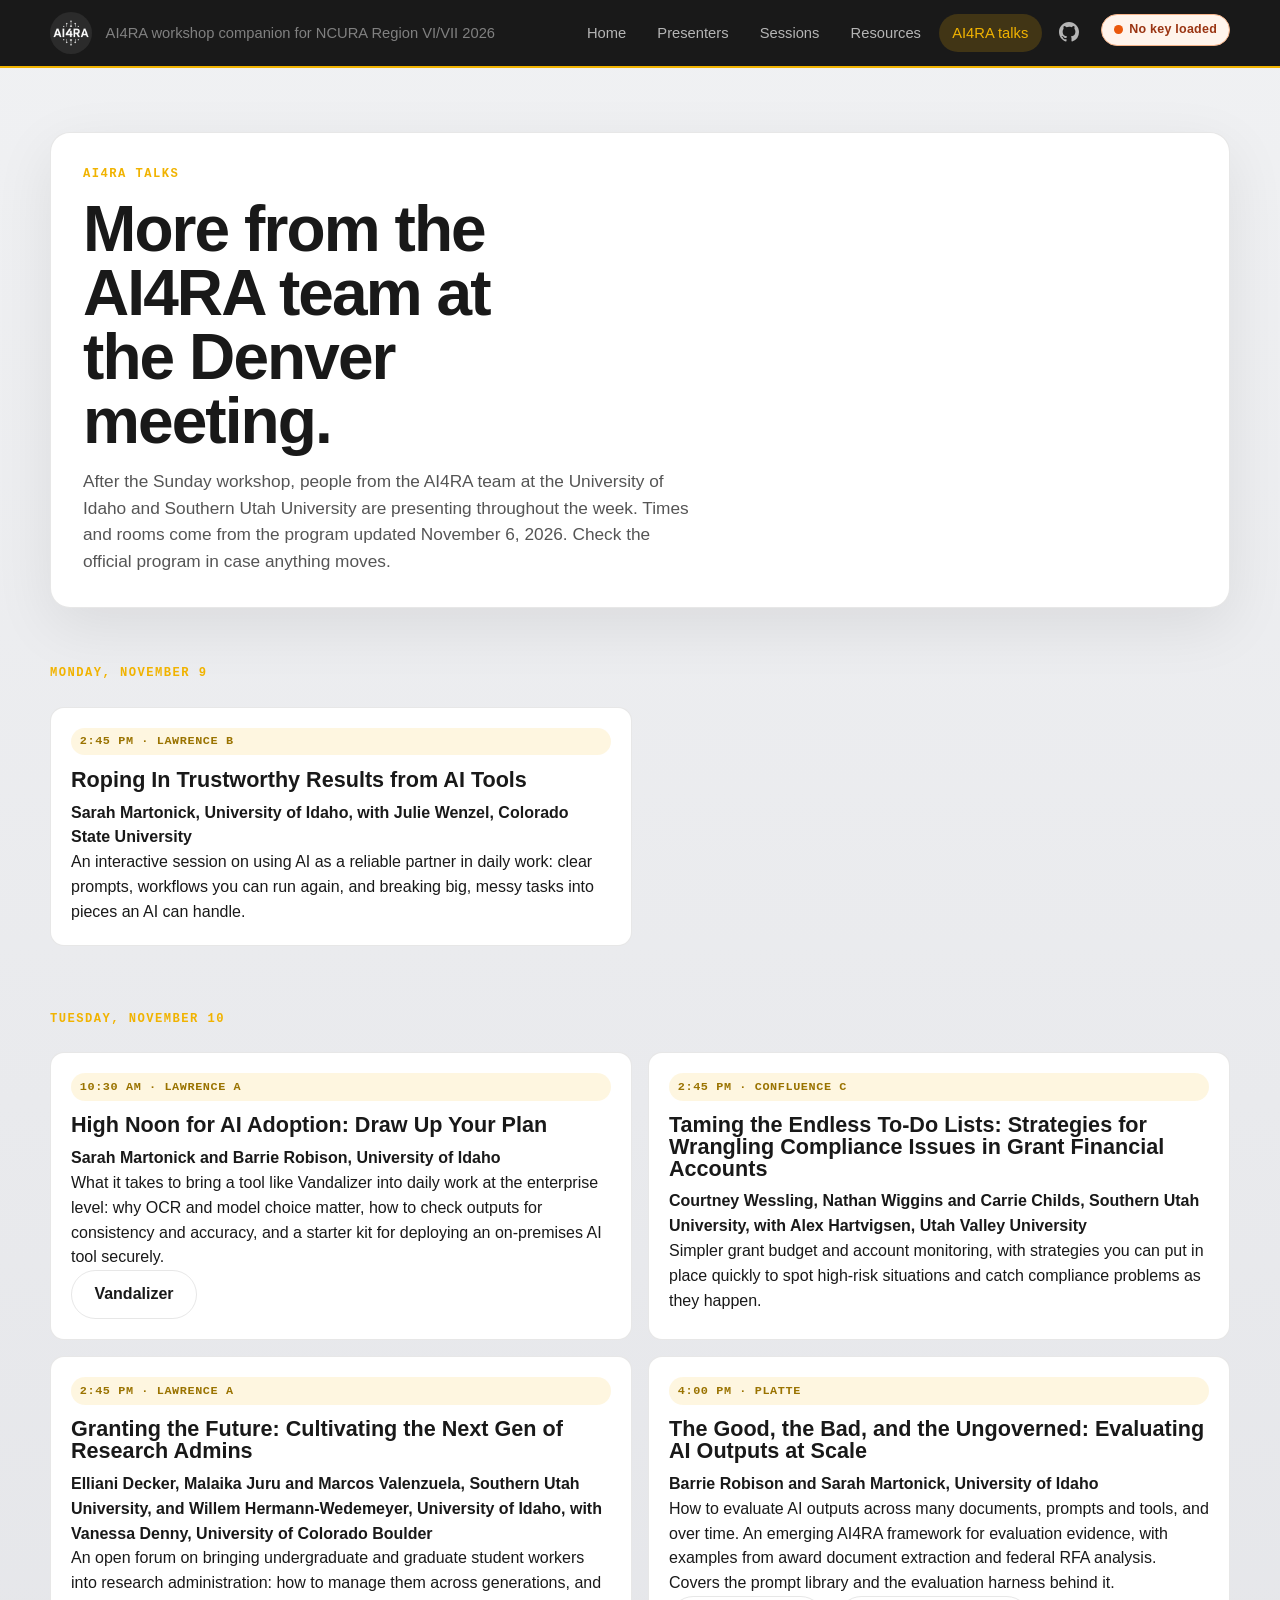
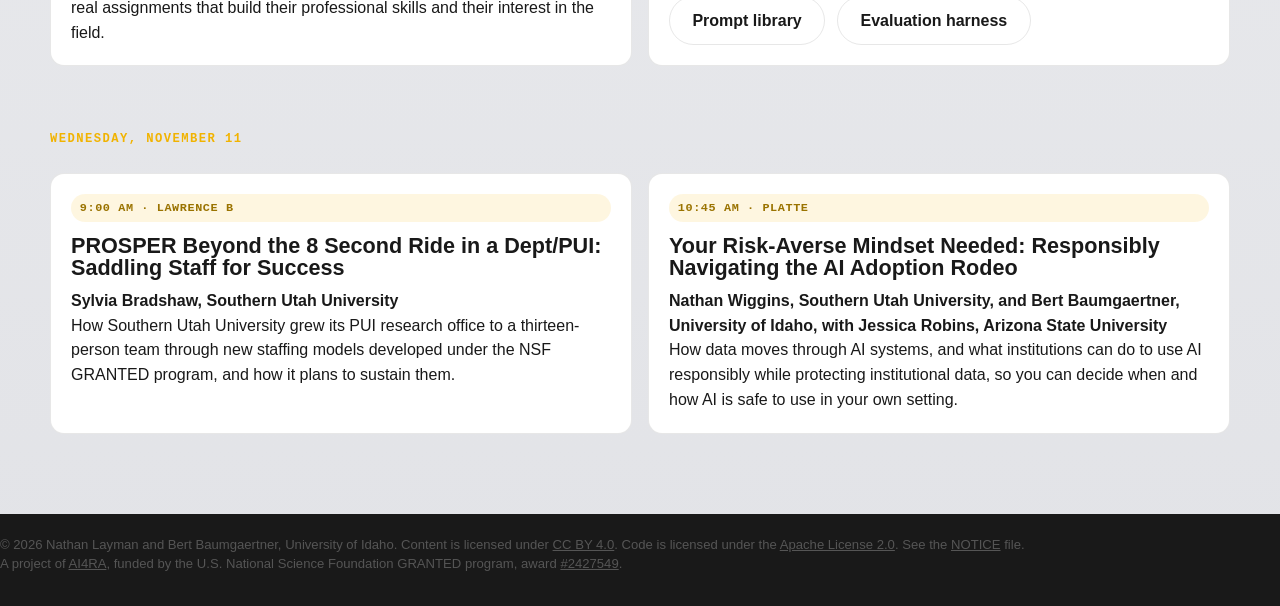
==== commit e7c2a72f: "AI4RA talks: match wrap-up slide and talks page (full titles, program presenter order, same 'with' p" ====
--- a/docs/ai4ra-talks.html
+++ b/docs/ai4ra-talks.html
@@ -79,7 +79,7 @@
             <article class="content-card">
               <span class="tag">2:45 PM &middot; Lawrence A</span>
               <h3>Granting the Future: Cultivating the Next Gen of Research Admins</h3>
-              <p><strong>Elliani Decker, Malaika Juru and Marcos Valenzuela, Southern Utah University; Willem Hermann-Wedemeyer, University of Idaho; and Vanessa Denny, University of Colorado Boulder</strong></p>
+              <p><strong>Elliani Decker, Malaika Juru and Marcos Valenzuela, Southern Utah University, and Willem Hermann-Wedemeyer, University of Idaho, with Vanessa Denny, University of Colorado Boulder</strong></p>
               <p>An open forum on bringing undergraduate and graduate student workers into research administration: how to manage them across generations, and real assignments that build their professional skills and their interest in the field.</p>
             </article>
             <article class="content-card">
@@ -107,7 +107,7 @@
             <article class="content-card">
               <span class="tag">10:45 AM &middot; Platte</span>
               <h3>Your Risk-Averse Mindset Needed: Responsibly Navigating the AI Adoption Rodeo</h3>
-              <p><strong>Nathan Wiggins, Southern Utah University; Bert Baumgaertner, University of Idaho; and Jessica Robins, Arizona State University</strong></p>
+              <p><strong>Nathan Wiggins, Southern Utah University, and Bert Baumgaertner, University of Idaho, with Jessica Robins, Arizona State University</strong></p>
               <p>How data moves through AI systems, and what institutions can do to use AI responsibly while protecting institutional data, so you can decide when and how AI is safe to use in your own setting.</p>
             </article>
           </div>
